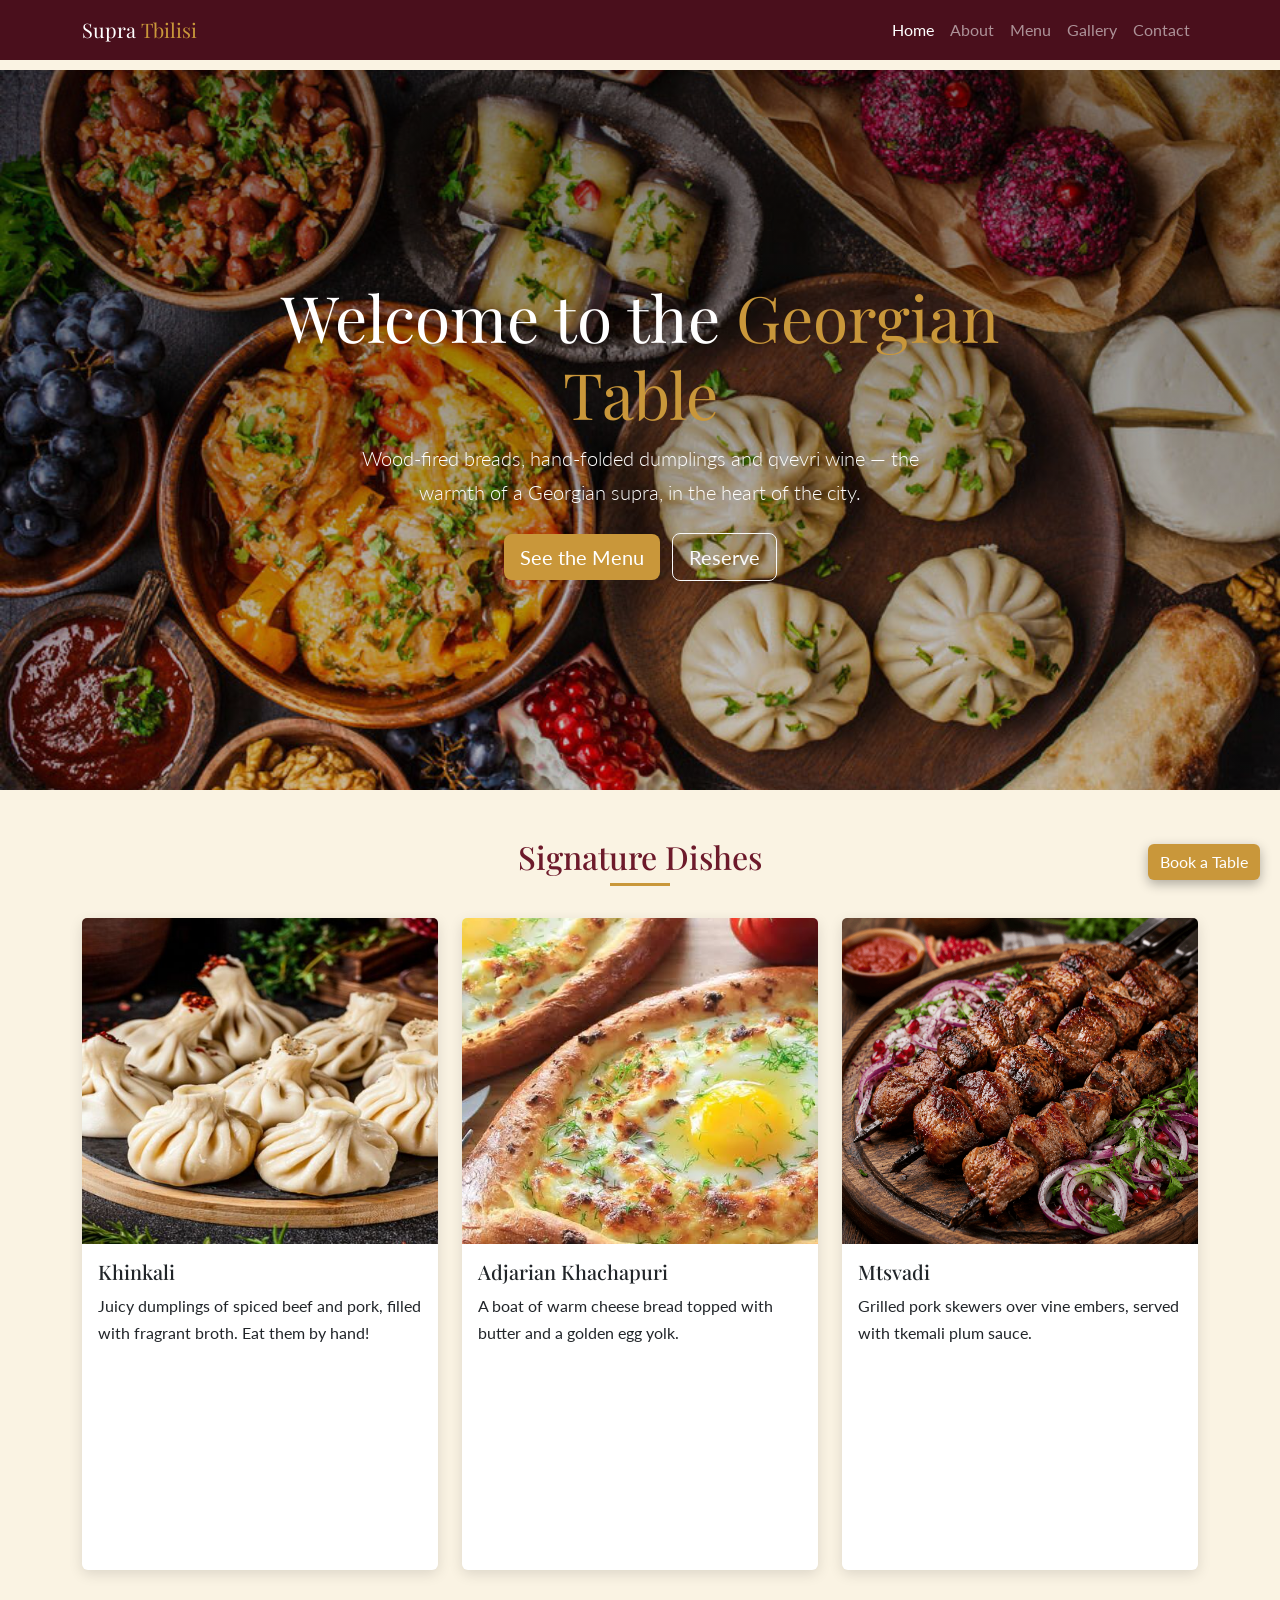
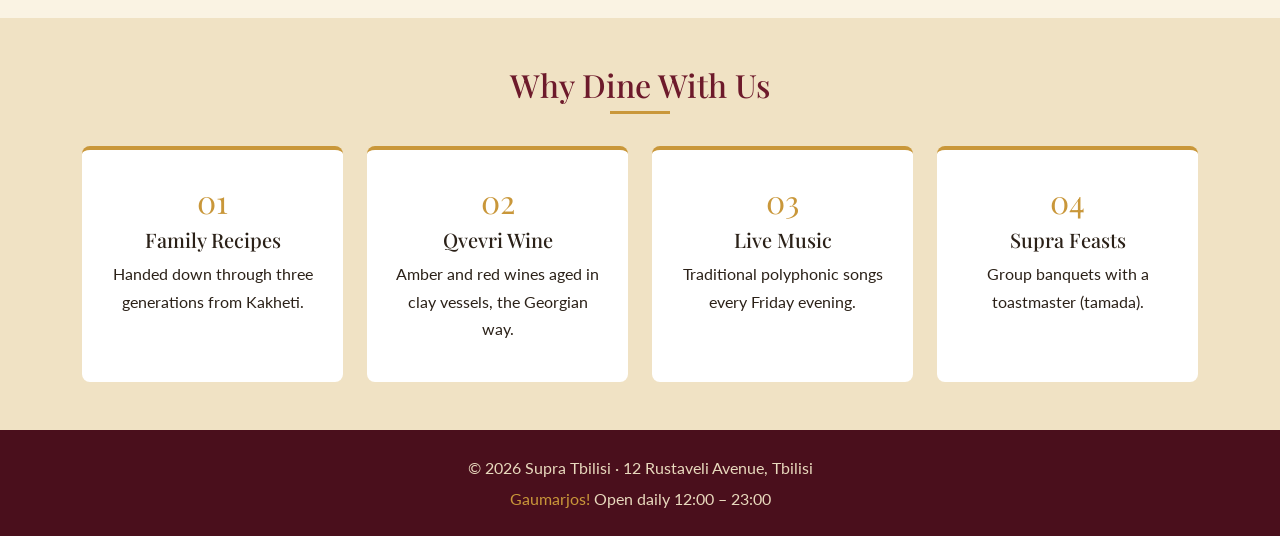
==== index.html @ 30ae48dc "Add files via upload" ====
<!DOCTYPE html>
<html lang="en">
<head>
  <meta charset="UTF-8">
  <meta name="viewport" content="width=device-width, initial-scale=1">
  <meta name="description" content="Supra Tbilisi - authentic Georgian restaurant">
  <title>Home</title>
  <link href="https://cdn.jsdelivr.net/npm/bootstrap@5.3.3/dist/css/bootstrap.min.css" rel="stylesheet">
  <link href="https://fonts.googleapis.com/css2?family=Playfair+Display:wght@600;700&family=Lato:wght@400;700&display=swap" rel="stylesheet">
  <link href="css/style.css" rel="stylesheet">
</head>
<body>
  <header id="top-header">
    <nav class="navbar navbar-expand-lg navbar-dark">
      <div class="container">
        <a class="navbar-brand" href="index.html">Supra <span class="brand-accent">Tbilisi</span></a>
        <button class="navbar-toggler" type="button" data-bs-toggle="collapse" data-bs-target="#mainNav" aria-controls="mainNav" aria-expanded="false" aria-label="Toggle navigation">
          <span class="navbar-toggler-icon"></span>
        </button>
        <div class="collapse navbar-collapse" id="mainNav">
          <ul class="navbar-nav ms-auto">
          <li class="nav-item"><a class="nav-link active" href="index.html">Home</a></li>
          <li class="nav-item"><a class="nav-link" href="about.html">About</a></li>
          <li class="nav-item"><a class="nav-link" href="menu.html">Menu</a></li>
          <li class="nav-item"><a class="nav-link" href="gallery.html">Gallery</a></li>
          <li class="nav-item"><a class="nav-link" href="contact.html">Contact</a></li>
          </ul>
        </div>
      </div>
    </nav>
  </header>

  <main>
    <section id="hero" class="text-center text-white">

      <div class="hero-overlay">
        <h1 class="display-3">Welcome to the <span class="brand-accent">Georgian Table</span></h1>
        <p class="lead mx-auto">Wood-fired breads, hand-folded dumplings and qvevri wine &mdash; the warmth of a Georgian supra, in the heart of the city.</p>
        <a href="menu.html" class="btn btn-gold btn-lg me-2">See the Menu</a>
        <a href="contact.html" class="btn btn-outline-light btn-lg">Reserve</a>
      </div>
    </section>

    <section class="container py-5">
      <h2 class="section-title text-center mb-4">Signature Dishes</h2>
      <div class="row g-4">
        <div class="col-12 col-md-4">
          <article class="card dish-card h-100">
            <img src="images/khinkalimid.jpg" class="card-img-top object-fit-cover h-50" alt="Khinkali">
            <div class="card-body">
              <h3 class="h5">Khinkali</h3>
              <p class="mb-0">Juicy dumplings of spiced beef and pork, filled with fragrant broth. Eat them by hand!</p>
            </div>
          </article>
        </div>
        <div class="col-12 col-md-4">
          <article class="card dish-card h-100">
            <img src="images/khachapurimid.jpg" class="card-img-top object-fit-cover h-50" alt="Adjarian Khachapuri">
            <div class="card-body">
              <h3 class="h5">Adjarian Khachapuri</h3>
              <p class="mb-0">A boat of warm cheese bread topped with butter and a golden egg yolk.</p>
            </div>
          </article>
        </div>
        <div class="col-12 col-md-4">
          <article class="card dish-card h-100">
            <img src="images/mtsvadimid.png" class="card-img-top object-fir-cover h-50" alt="Mtsvadi">
            <div class="card-body">
              <h3 class="h5">Mtsvadi</h3>
              <p class="mb-0">Grilled pork skewers over vine embers, served with tkemali plum sauce.</p>
            </div>
          </article>
        </div>
      </div>
    </section>

    <section class="features-band py-5">
      <div class="container">
        <h2 class="section-title text-center mb-4">Why Dine With Us</h2>
        <div class="features-grid">
          <div class="feature"><span class="feature-num">01</span><h3 class="h5">Family Recipes</h3><p>Handed down through three generations from Kakheti.</p></div>
          <div class="feature"><span class="feature-num">02</span><h3 class="h5">Qvevri Wine</h3><p>Amber and red wines aged in clay vessels, the Georgian way.</p></div>
          <div class="feature"><span class="feature-num">03</span><h3 class="h5">Live Music</h3><p>Traditional polyphonic songs every Friday evening.</p></div>
          <div class="feature"><span class="feature-num">04</span><h3 class="h5">Supra Feasts</h3><p>Group banquets with a toastmaster (tamada).</p></div>
        </div>
      </div>
    </section>
  </main>

  <footer id="site-footer" class="text-center py-4">
    <div class="container">
      <p class="mb-1">&copy; 2026 Supra Tbilisi &middot; 12 Rustaveli Avenue, Tbilisi</p>
      <p class="mb-0"><span class="brand-accent">Gaumarjos!</span> Open daily 12:00 &ndash; 23:00</p>
    </div>
  </footer>

  <a href="contact.html" class="book-fab btn btn-gold">Book a Table</a>

  <script src="https://cdn.jsdelivr.net/npm/bootstrap@5.3.3/dist/js/bootstrap.bundle.min.js"></script>
</body>
</html>
---- css/style.css ----
* {
  box-sizing: border-box;
}

:root {
  --wine: #6d1a2b;
  --wine-dark: #4a0f1c;
  --gold: #c9973a;
  --cream: #faf3e3;
  --ink: #2b2118;
}

body {
  font-family: "Lato", sans-serif;
  background-color: var(--cream);
  color: var(--ink);
  line-height: 1.7;
}
h1, h2, h3, .navbar-brand { font-family: "Playfair Display", serif; }
a { color: var(--wine); }

#top-header {
  position: fixed;
  top: 0;
  width: 100%;
  z-index: 1000;
  background-color: var(--wine-dark);
}
main { padding-top: 70px; }

.book-fab {
  position: fixed;
  right: 20px;
  bottom: 20px;
  z-index: 999;
  box-shadow: 0 4px 12px rgba(0,0,0,.3);
}

.brand-accent { color: var(--gold); }

.btn-gold {
  background-color: var(--gold);
  color: #fff;
  border: none;
}
.btn-gold:hover {
  background-color: #a87a25;
  color: #fff;
}
.section-title {
  color: var(--wine);
  position: relative;
  padding-bottom: .5rem;
}
.section-title::after {
  content: "";
   display: block;
   width: 60px;
   height: 3px;
   background: var(--gold);
   margin-top: .4rem;
}
.text-center.section-title::after { margin-left: auto; margin-right: auto; }


#hero {
  position: relative;
  min-height: 80vh;
  background-image: linear-gradient(rgba(0, 0, 0, 0.5), rgba(0, 0, 0, 0.2)), url(../images/headergc.jpg);
  background-size: cover;
  background-repeat: no-repeat;
  background-position: center;
  display: flex;
  align-items: center;
  justify-content: center;
}

#hero::before {
  content: "";
  position: absolute;
  inset: 0;
}

.hero-overlay {
  position: relative;
  padding: 2rem;
  max-width: 800px;
}

#hero .lead { max-width: 600px; margin-bottom: 1.5rem; }

.page-banner {
  padding: 4rem 1rem;
  background-image: linear-gradient(rgba(0, 0, 0, 0.5), rgba(0, 0, 0, 0.5)), url(../images/aboutusmid.webp);
  background-repeat: no-repeat;
  background-position: center;
  background-size: cover;
}
.page-banner h1 { font-size: 2.6rem; }



.dish-card { border: none; box-shadow: 0 4px 14px rgba(0,0,0,.12); transition: transform .25s; }
.dish-card:hover { transform: translateY(-6px); }


.features-band { background-color: #f0e2c4; }
.features-grid {
  display: grid;
  grid-template-columns: repeat(4, 1fr);
  gap: 1.5rem;
}
.feature {
  background: #fff;
  padding: 1.5rem;
  border-radius: 8px;
  border-top: 4px solid var(--gold); text-align: center;
}
.feature-num {

  font-family: "Playfair Display", serif;
  font-size: 2rem;
  color: var(--gold);
}



.timeline {
  list-style: none;
  max-width: 600px;
  margin: 0 auto;
  padding: 0;
}

.timeline li {
  display: flex;
  align-items: center;
  gap: 1rem;
  padding: .8rem 0;
  border-bottom: 1px dashed var(--gold);
}
.year {
  background: var(--wine);
  color: #fff;
  padding: .2rem .8rem;
  border-radius: 20px;
  font-weight: 700;
}

.signature { 
font-family: "Playfair Display", serif;
font-style: italic;
color: var(--wine);
}


.menu-table caption {
  caption-side: top;
  font-style: italic;
}
.menu-table thead {
  background-color: var(--wine);
  color: #fff;
}
.menu-table thead th {
  background-color: var(--wine);
  color: #fff;
}

#gallery-grid {
  display: grid;
  grid-template-columns: repeat(3, 1fr);
  gap: 1rem;
}
.gallery-item {
  position: relative;
  margin: 0; overflow: hidden;
  border-radius: 8px;
}
.gallery-item img { width: 100%;
  height: 300px;
  display: block;
  transition: transform .4s;
}
.gallery-item:hover img {
  transform: scale(1.08);
}
.gallery-item figcaption {
  position: absolute;
  bottom: 0; left: 0; right: 0;
  background: rgba(74,15,28,.8); color: #fff; padding: .4rem; text-align: center;
}

#info-box { background: #fff;
  padding: 1.5rem;
  border-left: 5px solid var(--gold);
  border-radius: 6px;
}
#booking-form .form-control:focus,
#booking-form .form-select:focus { border-color: var(--gold); box-shadow: 0 0 0 .2rem rgba(201,151,58,.25); }


#site-footer { background-color: var(--wine-dark); color: #e8d9bd; }

/*Tablet*/
@media (max-width: 992px) {
  .features-grid { grid-template-columns: repeat(2, 1fr); }
  #gallery-grid { grid-template-columns: repeat(2, 1fr); }
  .page-banner h1 { font-size: 2.2rem; }
}

/*Mobile*/
@media (max-width: 576px) {
  .features-grid, #gallery-grid { grid-template-columns: 1fr; }
  #hero h1 { font-size: 2.2rem; }
  .timeline li { flex-direction: column; align-items: flex-start; gap: .3rem; }
  .book-fab { right: 10px; bottom: 10px; }
}
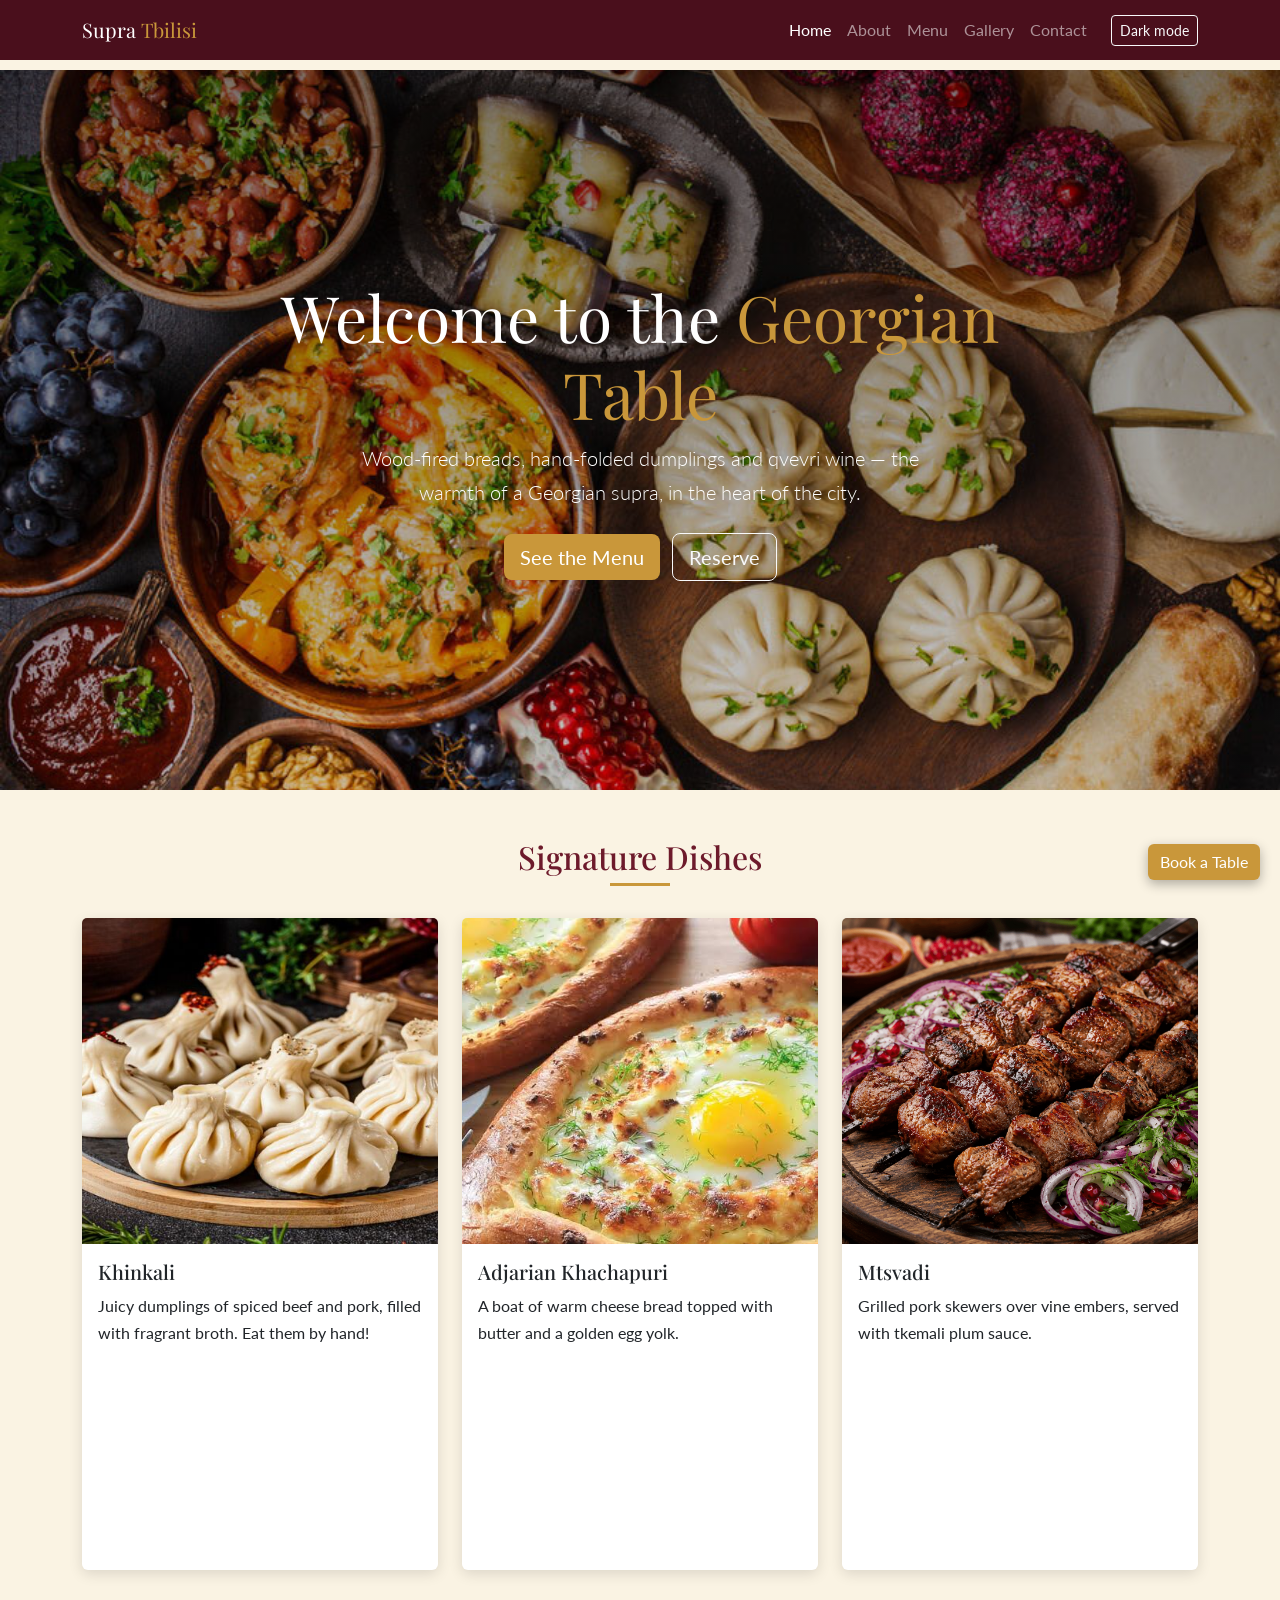
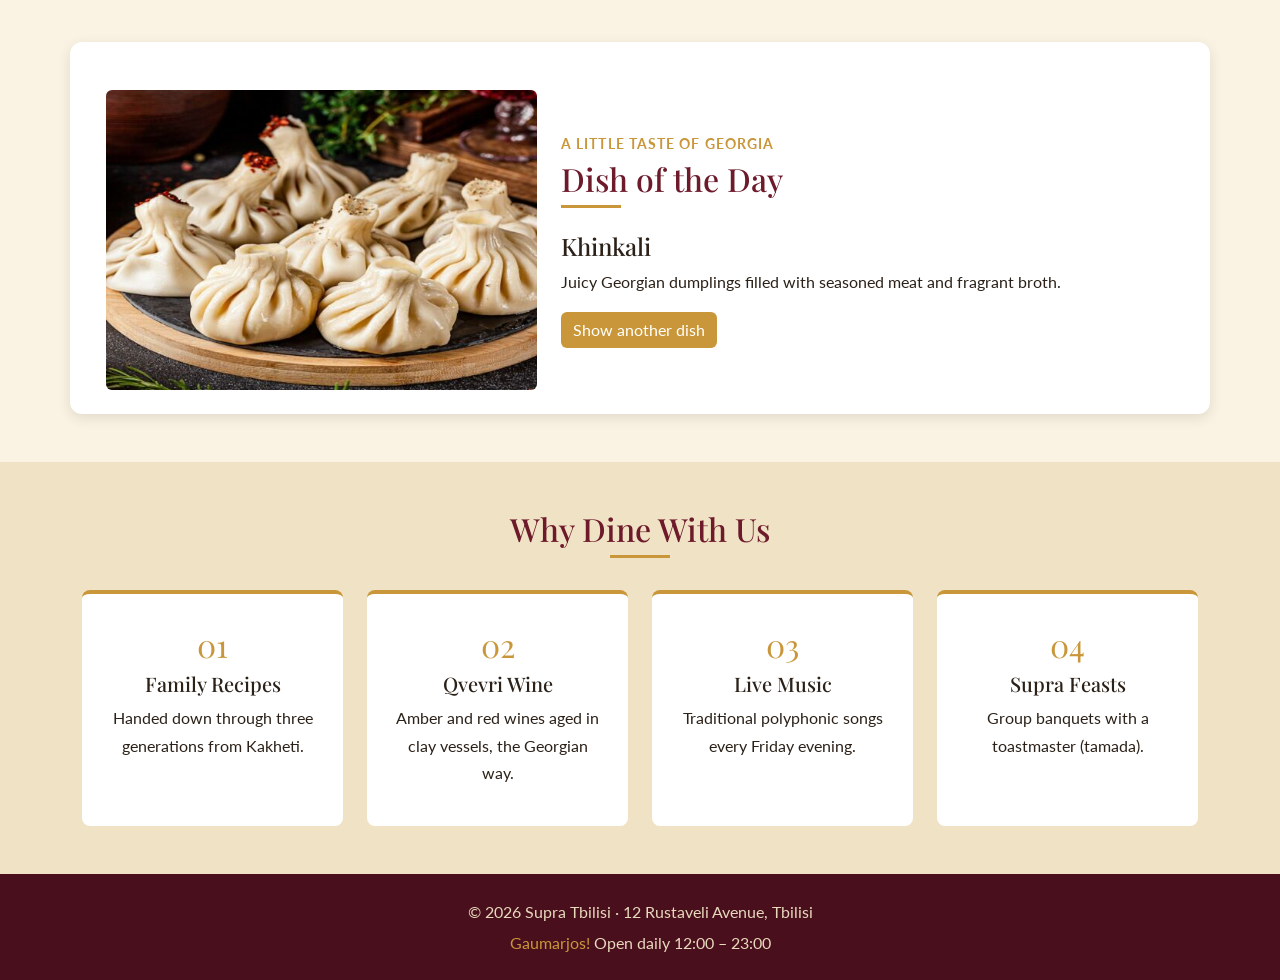
==== commit 3952aee7: "added "Dish of the day" interactive feature, changes in index html, css and added main.js" ====
--- a/index.html
+++ b/index.html
@@ -8,6 +8,8 @@
   <link href="https://cdn.jsdelivr.net/npm/bootstrap@5.3.3/dist/css/bootstrap.min.css" rel="stylesheet">
   <link href="https://fonts.googleapis.com/css2?family=Playfair+Display:wght@600;700&family=Lato:wght@400;700&display=swap" rel="stylesheet">
   <link href="css/style.css" rel="stylesheet">
+  <script src="js/main.js" defer></script>
+  <script src="https://code.jquery.com/jquery-3.7.1.min.js"></script>
 </head>
 <body>
   <header id="top-header">
@@ -25,6 +27,7 @@
           <li class="nav-item"><a class="nav-link" href="gallery.html">Gallery</a></li>
           <li class="nav-item"><a class="nav-link" href="contact.html">Contact</a></li>
           </ul>
+          <button type="button" id="theme-toggle" class="btn btn-sm btn-outline-light theme-toggle ms-lg-3" aria-label="Switch to dark mode">Dark mode</button>
         </div>
       </div>
     </nav>
@@ -64,12 +67,27 @@
         </div>
         <div class="col-12 col-md-4">
           <article class="card dish-card h-100">
-            <img src="images/mtsvadimid.png" class="card-img-top object-fir-cover h-50" alt="Mtsvadi">
+            <img src="images/mtsvadimid.png" class="card-img-top object-fit-cover h-50" alt="Mtsvadi">
             <div class="card-body">
               <h3 class="h5">Mtsvadi</h3>
               <p class="mb-0">Grilled pork skewers over vine embers, served with tkemali plum sauce.</p>
             </div>
           </article>
+        </div>
+      </div>
+    </section>
+
+    <section id="daily-special" class="container py-5">
+      <div class="row align-items-center g-4 daily-special-card">
+        <div class="col-12 col-md-5">
+          <img id="special-image" src="images/khinkalimid.jpg" class="img-fluid rounded" alt="Khinkali, today's special">
+        </div>
+        <div class="col-12 col-md-7">
+          <p class="special-kicker mb-1">A little taste of Georgia</p>
+          <h2 class="section-title">Dish of the Day</h2>
+          <h3 id="special-name" class="h4 mt-3">Khinkali</h3>
+          <p id="special-description" aria-live="polite">Juicy Georgian dumplings filled with seasoned meat and fragrant broth.</p>
+          <button type="button" id="next-special" class="btn btn-gold">Show another dish</button>
         </div>
       </div>
     </section>
--- a/css/style.css
+++ b/css/style.css
@@ -199,6 +199,26 @@
 #booking-form .form-control:focus,
 #booking-form .form-select:focus { border-color: var(--gold); box-shadow: 0 0 0 .2rem rgba(201,151,58,.25); }
 
+.daily-special-card {
+  padding: 1.5rem;
+  background: var(--surface-color, #fff);
+  border-radius: 12px;
+  box-shadow: 0 4px 14px rgba(0, 0, 0, .10);
+}
+#special-image {
+  width: 100%;
+  max-height: 300px;
+  object-fit: cover;
+}
+.special-kicker {
+  color: var(--gold);
+  font-weight: 700;
+  text-transform: uppercase;
+  letter-spacing: .08em;
+  font-size: .85rem;
+}
+
+
 
 #site-footer { background-color: var(--wine-dark); color: #e8d9bd; }
 
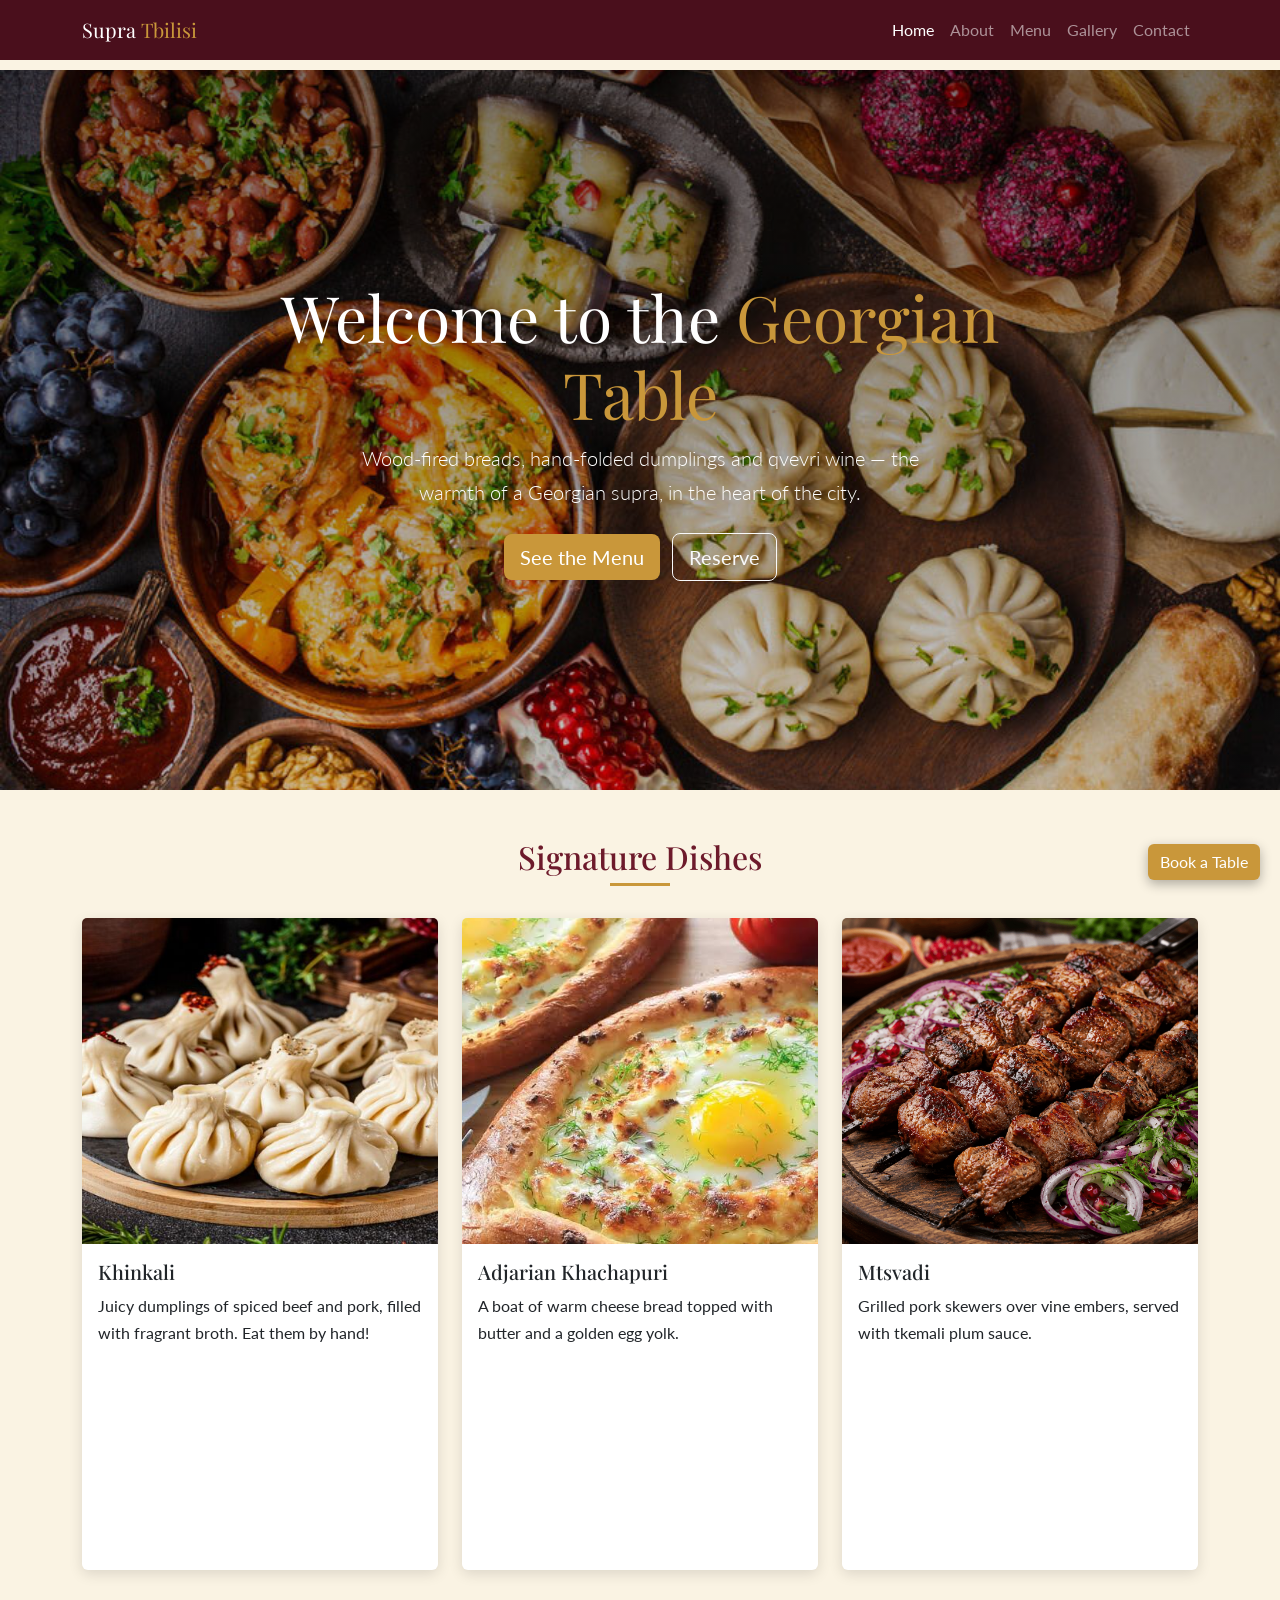
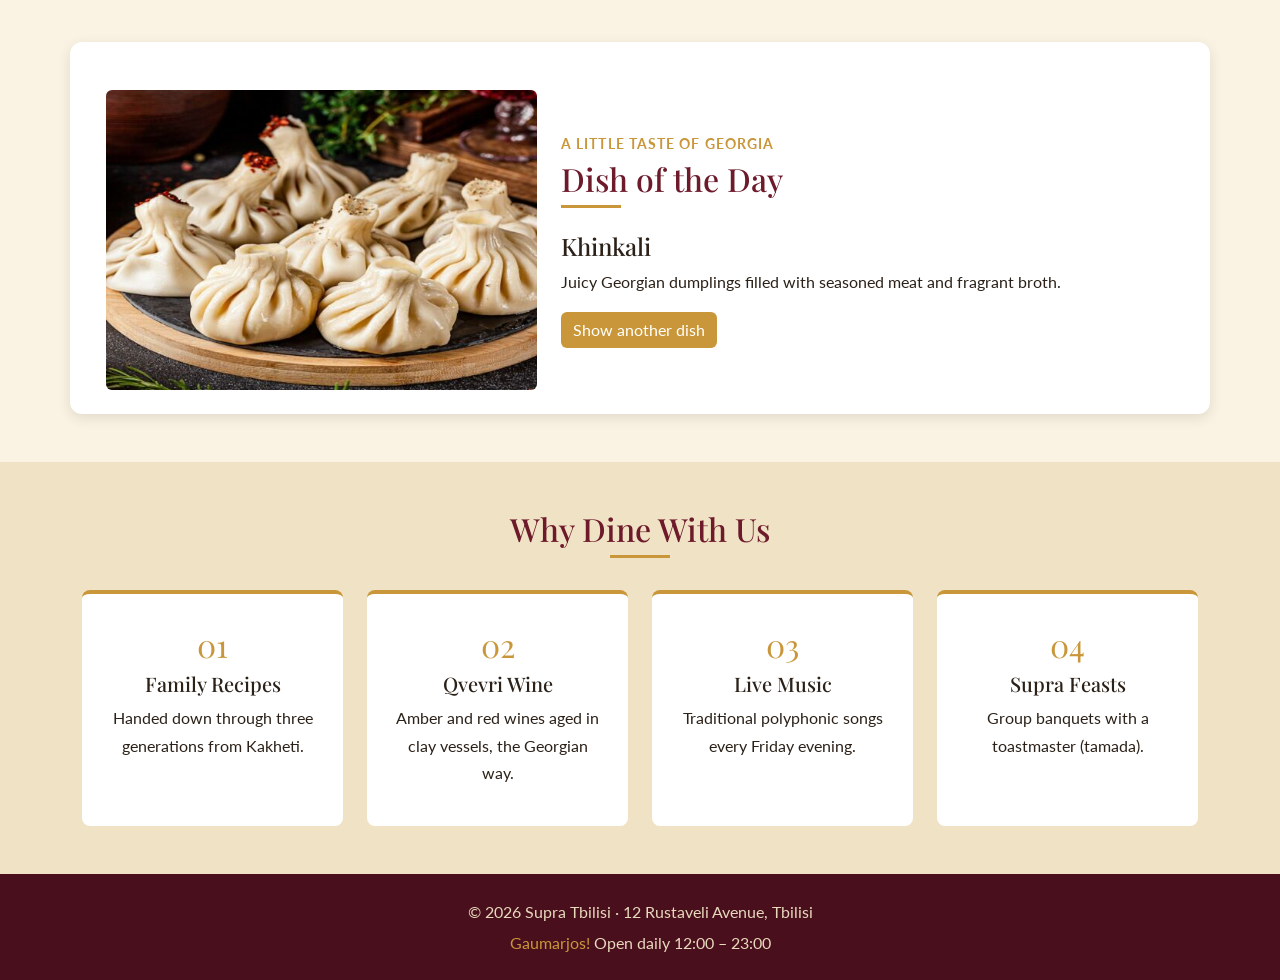
==== commit 68fef559: "fixed some problems in index.html" ====
--- a/index.html
+++ b/index.html
@@ -27,7 +27,6 @@
           <li class="nav-item"><a class="nav-link" href="gallery.html">Gallery</a></li>
           <li class="nav-item"><a class="nav-link" href="contact.html">Contact</a></li>
           </ul>
-          <button type="button" id="theme-toggle" class="btn btn-sm btn-outline-light theme-toggle ms-lg-3" aria-label="Switch to dark mode">Dark mode</button>
         </div>
       </div>
     </nav>
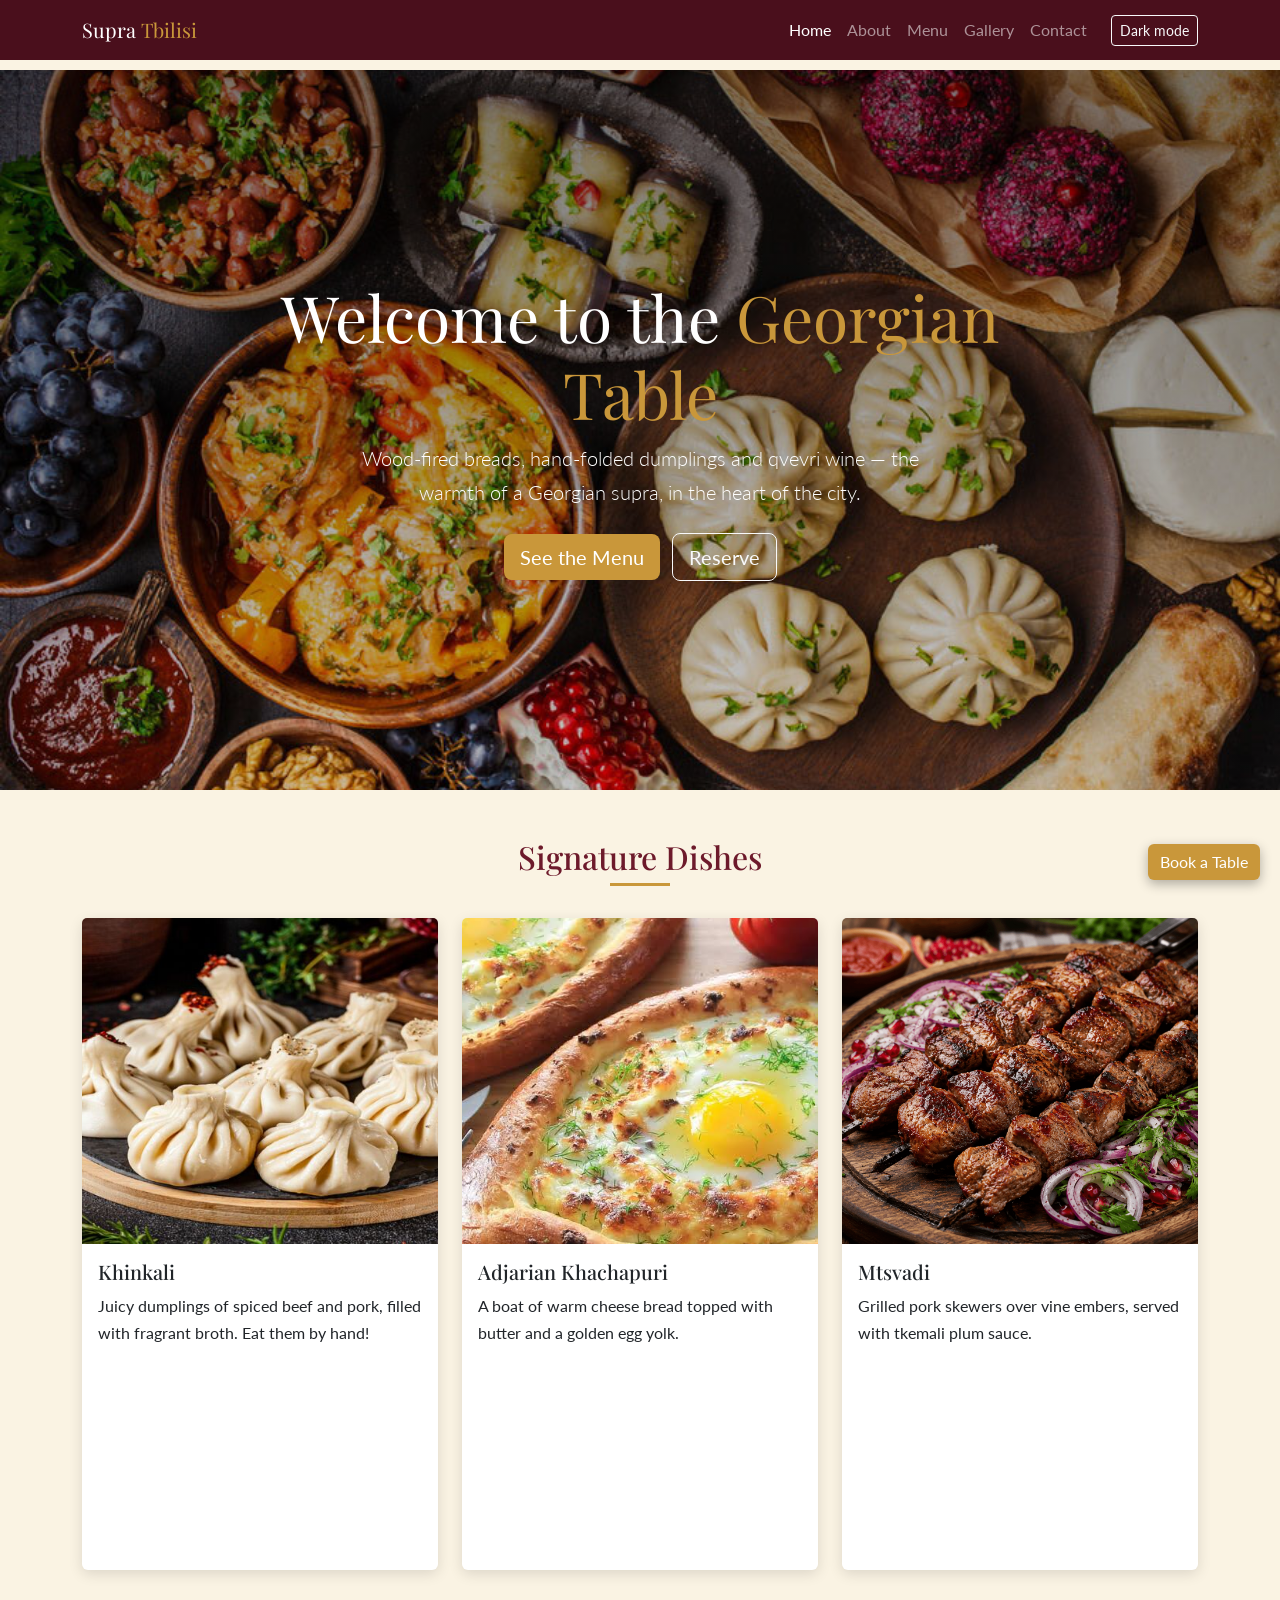
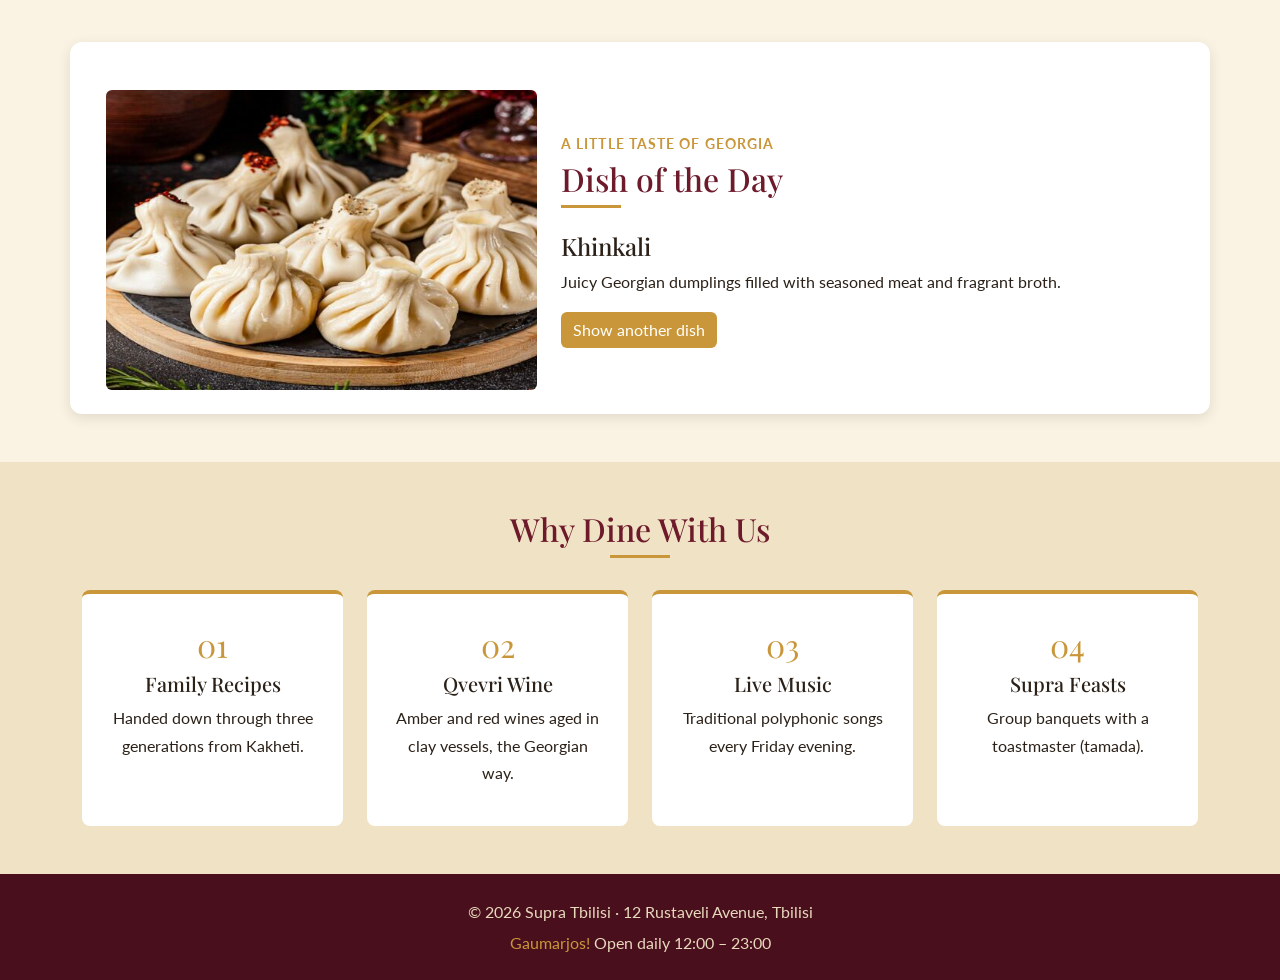
==== commit d674f155: "added "Theme Switcher", added a new button to each page switch themes, changed css, added initThemeS" ====
--- a/index.html
+++ b/index.html
@@ -27,6 +27,7 @@
           <li class="nav-item"><a class="nav-link" href="gallery.html">Gallery</a></li>
           <li class="nav-item"><a class="nav-link" href="contact.html">Contact</a></li>
           </ul>
+          <button type="button" id="theme-toggle" class="btn btn-sm btn-outline-light theme-toggle ms-lg-3" aria-label="Switch to dark mode">Dark mode</button>
         </div>
       </div>
     </nav>
--- a/css/style.css
+++ b/css/style.css
@@ -8,6 +8,7 @@
   --gold: #c9973a;
   --cream: #faf3e3;
   --ink: #2b2118;
+  --surface-color: #fff;
 }
 
 body {
@@ -219,6 +220,49 @@
 }
 
 
+body[data-theme="dark"] {
+  --wine: #e3b85c;
+  --wine-dark: #21151b;
+  --gold: #d7a94e;
+  --cream: #1b1a1d;
+  --ink: #f1ece5;
+  --surface-color: #29272c;
+  color-scheme: dark;
+}
+body[data-theme="dark"] .features-band { background-color: #242126; }
+body[data-theme="dark"] .feature,
+body[data-theme="dark"] .dish-card,
+body[data-theme="dark"] #info-box,
+body[data-theme="dark"] .daily-special-card {
+  background-color: var(--surface-color);
+  color: var(--ink);
+}
+body[data-theme="dark"] .form-control,
+body[data-theme="dark"] .form-select {
+  color: var(--ink);
+  background-color: #211f24;
+  border-color: #57515a;
+}
+body[data-theme="dark"] .form-control::placeholder { color: #b9b1ba; }
+body[data-theme="dark"] .table {
+  --bs-table-color: var(--ink);
+  --bs-table-bg: #29272c;
+  --bs-table-striped-bg: #333037;
+  --bs-table-hover-bg: #3a353d;
+  border-color: #514b54;
+}
+body[data-theme="dark"] .table td,
+body[data-theme="dark"] .table th { color: var(--ink); }
+body[data-theme="dark"] .success-message {
+  color: #c7f0d0;
+  background: #193c29;
+  border-color: #2e6845;
+}
+body[data-theme="dark"] .field-error { color: #ff8a80; }
+body[data-theme="dark"] a:not(.btn):not(.navbar-brand) { color: #e3b85c; }
+body[data-theme="dark"] .timeline li { color: var(--ink); }
+
+
 
 #site-footer { background-color: var(--wine-dark); color: #e8d9bd; }
 
